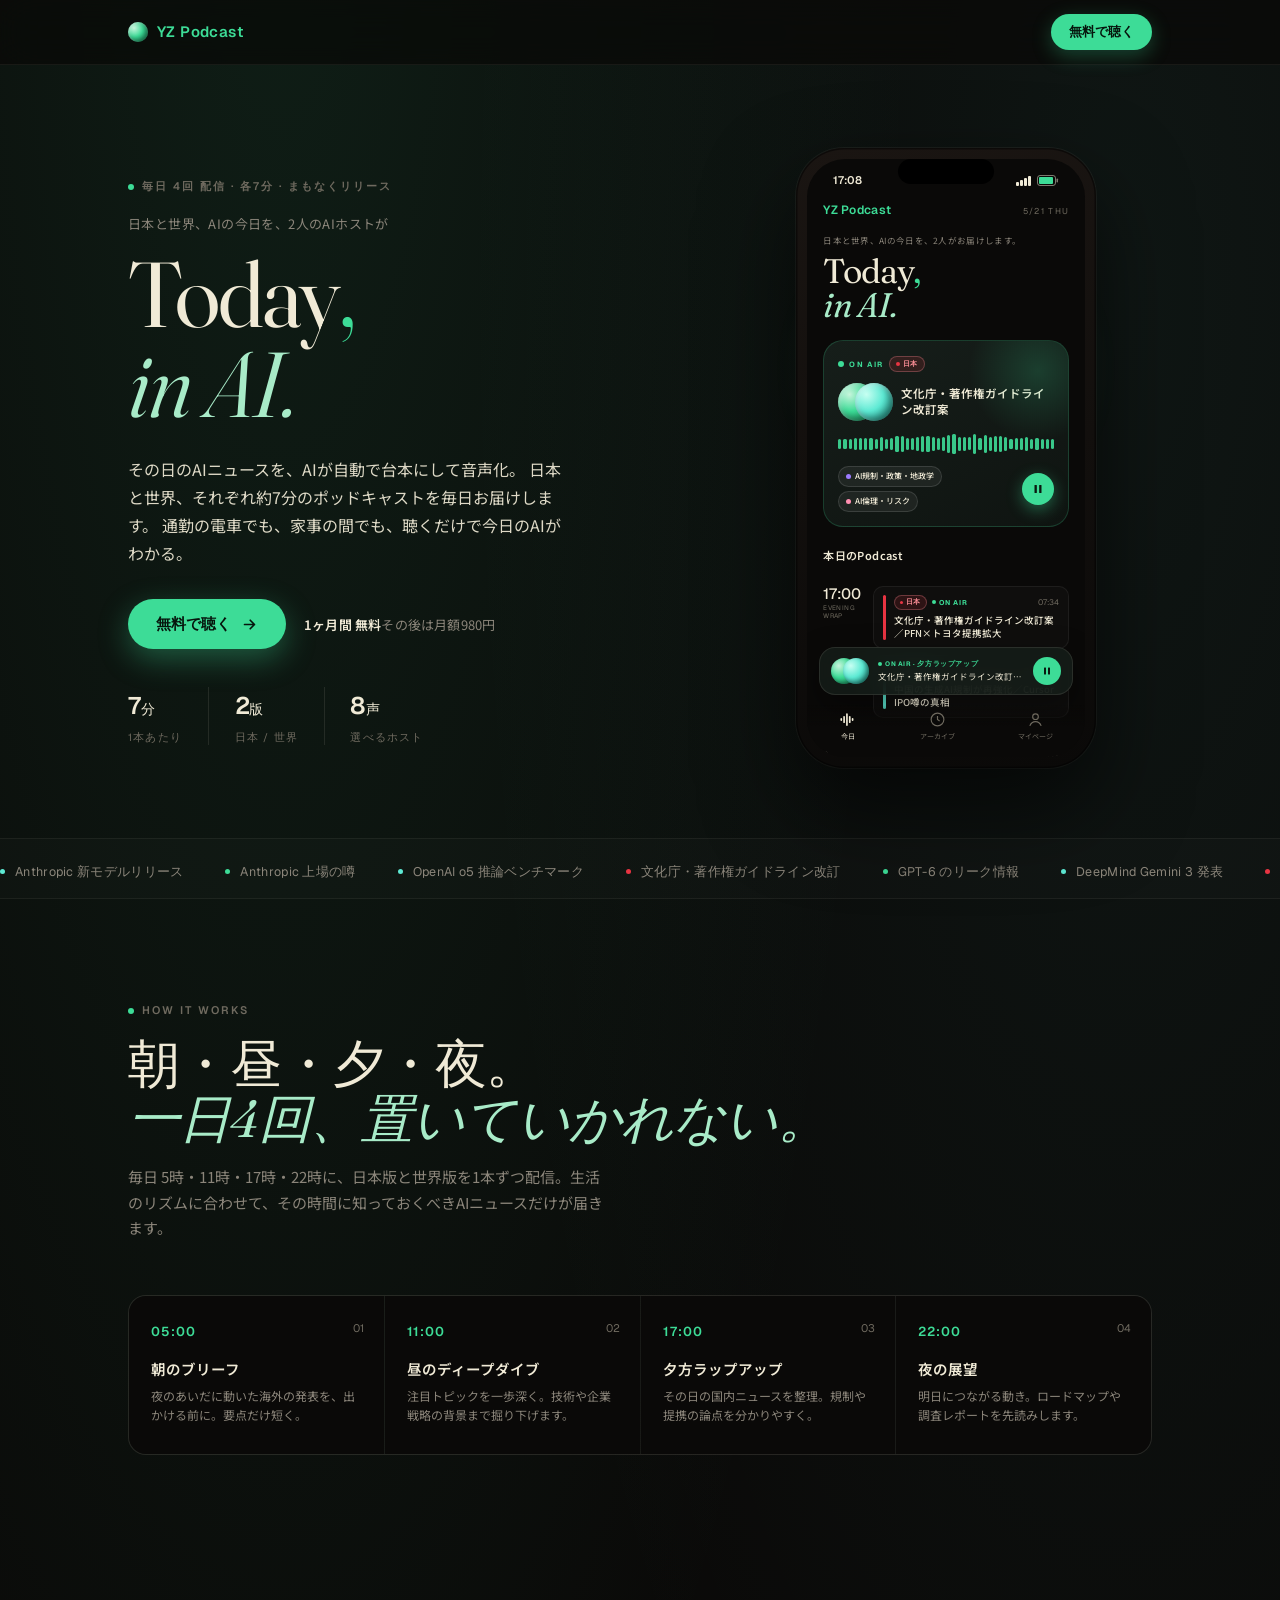
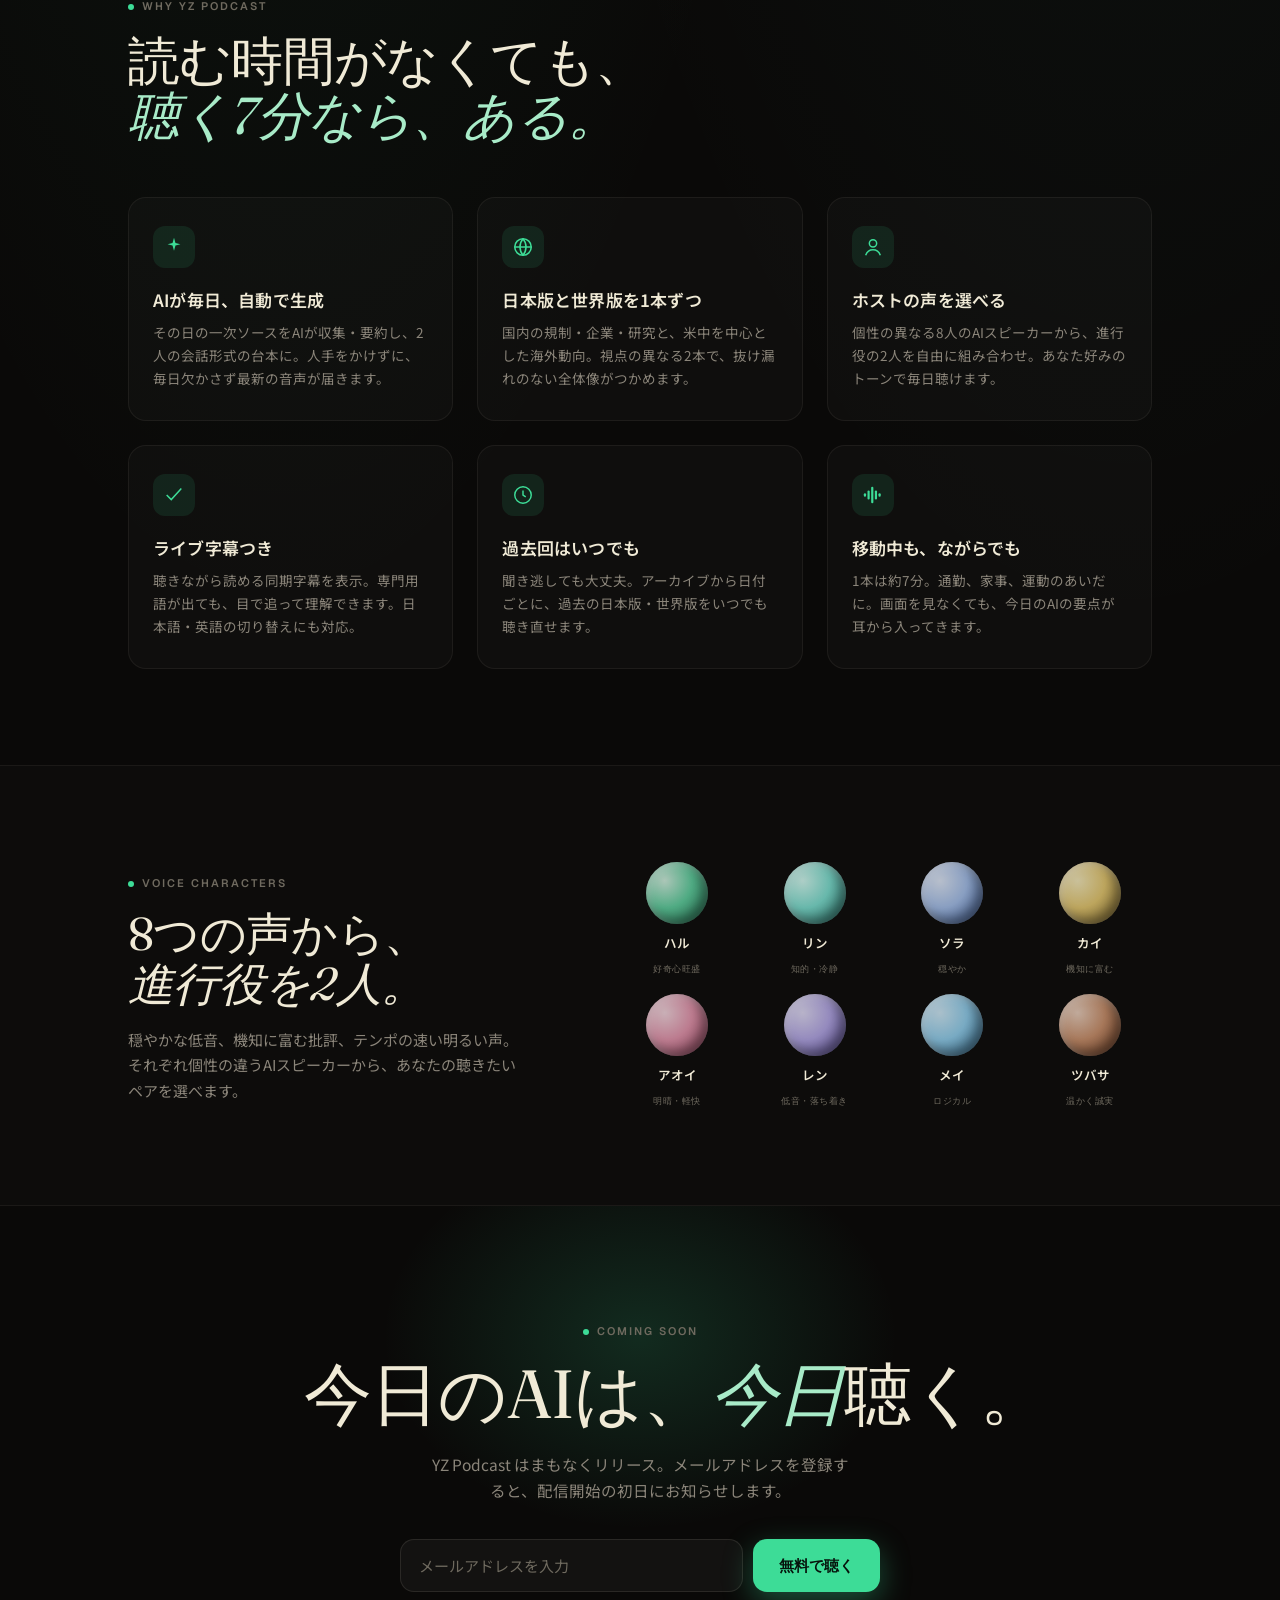
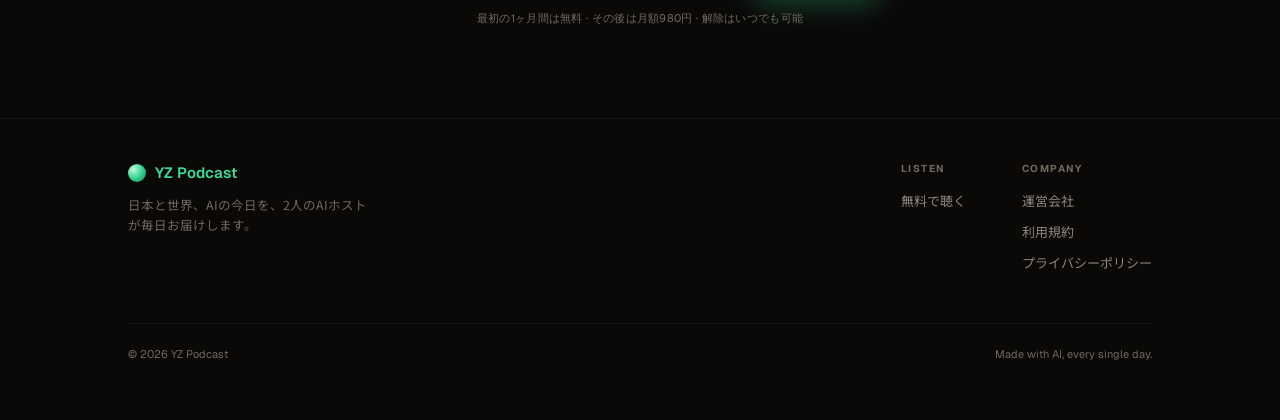
==== index.html @ d318cb9a "Initial commit: YZ Podcast landing page ランディングページ一式（HTML/CSS/JS）、利用規約・プライバシーポリシー、 メール登録をGoogleスプレッドシ" ====
<!doctype html>
<html lang="ja">
<head>
<meta charset="utf-8" />
<meta name="viewport" content="width=device-width, initial-scale=1" />
<title>YZ Podcast — 日本と世界、AIの今日を</title>
<meta name="description" content="AIが毎日生成する、AIニュースのポッドキャスト。日本版と世界版を1日2本、各7分。2人のAIホストがお届けします。まもなくリリース。" />

<link rel="preconnect" href="https://fonts.googleapis.com">
<link rel="preconnect" href="https://fonts.gstatic.com" crossorigin>
<link href="https://fonts.googleapis.com/css2?family=Fraunces:ital,opsz,wght@0,9..144,300..900;1,9..144,300..600&family=Geist:wght@400;500;600;700&family=Noto+Sans+JP:wght@400;500;600;700&display=swap" rel="stylesheet">

  <link rel="stylesheet" href="styles.css" />
</head>
<body>

<!-- ══════ NAV ══════ -->
<nav>
  <div class="nav-inner">
    <a href="#top" class="brand"><span class="orb"></span>YZ Podcast</a>
    <div class="nav-links">
      <button class="nav-cta" data-signup>無料で聴く</button>
    </div>
  </div>
</nav>

<!-- ══════ HERO ══════ -->
<header class="hero" id="top">
  <div class="wrap hero-grid">
    <div>
      <span class="eyebrow"><span class="dot"></span>毎日 4回 配信 · 各7分 · まもなくリリース</span>
      <p class="hero-sub">日本と世界、AIの今日を、2人のAIホストが</p>
      <h1>Today<span class="comma">,</span><br><em>in AI.</em></h1>
      <p class="hero-lede">
        その日のAIニュースを、AIが自動で台本にして音声化。
        日本と世界、それぞれ約7分のポッドキャストを毎日お届けします。
        通勤の電車でも、家事の間でも、聴くだけで今日のAIがわかる。
      </p>
      <div class="hero-cta-row">
        <button class="btn-primary" data-signup>
          無料で聴く
          <svg viewBox="0 0 24 24" width="17" height="17" fill="none" stroke="#06140C" stroke-width="2.4" stroke-linecap="round" stroke-linejoin="round"><path d="M5 12h14M13 6l6 6-6 6"/></svg>
        </button>
        <span class="price-note">
          <b>1ヶ月間 無料</b>その後は月額980円
        </span>
      </div>
      <div class="hero-meta">
        <div class="m"><span class="num">7<span style="font-size:14px;font-weight:500;">分</span></span><span class="lbl">1本あたり</span></div>
        <div class="div"></div>
        <div class="m"><span class="num">2<span style="font-size:14px;font-weight:500;">版</span></span><span class="lbl">日本 / 世界</span></div>
        <div class="div"></div>
        <div class="m"><span class="num">8<span style="font-size:14px;font-weight:500;">声</span></span><span class="lbl">選べるホスト</span></div>
      </div>
    </div>

    <!-- phone: faithful app reproduction -->
    <div class="phone-stage">
      <div class="phone-glow"></div>
      <div class="phone">
        <div class="notch"></div>
        <div class="phone-screen">
          <div class="statusbar">
            <span>17:08</span>
            <span class="right">
              <svg width="16" height="11" viewBox="0 0 16 11" fill="var(--ink)"><rect x="0" y="7" width="3" height="4" rx="1"/><rect x="4" y="5" width="3" height="6" rx="1"/><rect x="8" y="3" width="3" height="8" rx="1"/><rect x="12" y="1" width="3" height="10" rx="1"/></svg>
              <svg width="22" height="11" viewBox="0 0 22 11" fill="none"><rect x="0.5" y="0.5" width="18" height="10" rx="2.5" stroke="var(--ink)" opacity="0.5"/><rect x="2" y="2" width="14" height="7" rx="1" fill="var(--accent)"/><rect x="19.5" y="3.5" width="1.5" height="4" rx="0.75" fill="var(--ink)" opacity="0.5"/></svg>
            </span>
          </div>
          <div class="scr-body">
            <div class="scr-top">
              <span class="scr-brand">YZ Podcast</span>
              <span class="scr-date">5/21 THU</span>
            </div>
            <div class="scr-subtitle">日本と世界、AIの今日を、2人がお届けします。</div>
            <div class="scr-h1">Today<span class="c">,</span><br><em>in AI.</em></div>

            <!-- live hero card -->
            <div class="app-hero-card">
              <div class="corner-glow"></div>
              <div class="ahc-tag">
                <span class="onair" style="width:6px;height:6px;"></span>
                <span class="lab">ON AIR</span>
                <span class="ahc-reg jp"><span class="d"></span>日本</span>
              </div>
              <div class="ahc-main">
                <div class="ahc-orbs">
                  <div class="ahc-orb haru"></div>
                  <div class="ahc-orb rin"></div>
                </div>
                <div class="ahc-title">文化庁・著作権ガイドライン改訂案</div>
              </div>
              <div class="ahc-wave" id="ahcwave"></div>
              <div class="ahc-foot">
                <div class="ahc-chips">
                  <span class="app-chip"><span class="cd" style="background:#9C7BFF"></span>AI規制・政策・地政学</span>
                  <span class="app-chip"><span class="cd" style="background:#FF8FB1"></span>AI倫理・リスク</span>
                </div>
                <div class="ahc-play">
                  <svg viewBox="0 0 24 24" width="14" height="14" fill="#0A1810"><rect x="6" y="5" width="4" height="14" rx="1"/><rect x="14" y="5" width="4" height="14" rx="1"/></svg>
                </div>
              </div>
            </div>

            <!-- schedule -->
            <div class="app-sec-h">本日のPodcast</div>

            <div class="app-slot">
              <div class="stime">
                <div class="tt" style="color:var(--ink);">17:00</div>
                <div class="tl">EVENING WRAP</div>
              </div>
              <div class="seps">
                <div class="app-ep">
                  <div class="bar jp"></div>
                  <div class="ebody">
                    <div class="etop">
                      <span class="ereg jp"><span class="d"></span>日本</span>
                      <span style="font-family:var(--mono);font-size:7px;font-weight:700;letter-spacing:.8px;color:var(--accent);display:inline-flex;align-items:center;gap:3px;"><span class="onair" style="width:4px;height:4px;"></span>ON AIR</span>
                      <span class="edur">07:34</span>
                    </div>
                    <div class="etitle">文化庁・著作権ガイドライン改訂案／PFN×トヨタ提携拡大</div>
                  </div>
                </div>
                <div class="app-ep">
                  <div class="bar world"></div>
                  <div class="ebody">
                    <div class="etop">
                      <span class="ereg world"><span class="d"></span>WORLD</span>
                      <span class="edur" style="margin-left:auto;">IN 13 MIN</span>
                    </div>
                    <div class="etitle">中国の生成AI規制が再強化／Cursor IPO噂の真相</div>
                  </div>
                </div>
              </div>
            </div>

            <div class="app-slot">
              <div class="stime">
                <div class="tt" style="color:var(--ink-dim);">11:00</div>
                <div class="tl">MIDDAY DEEP DIVE</div>
              </div>
              <div class="seps">
                <div class="app-ep played">
                  <div class="bar jp"></div>
                  <div class="ebody">
                    <div class="etop">
                      <span class="ereg jp"><span class="d"></span>日本</span>
                      <span class="edur">07:24</span>
                    </div>
                    <div class="etitle">LINEヤフー生成AI戦略／メルカリのエージェント導入</div>
                  </div>
                </div>
              </div>
            </div>
          </div>

          <!-- mini player -->
          <div class="scr-mini">
            <div class="mo-wrap"><div class="mo a"></div><div class="mo b"></div></div>
            <div class="mt">
              <div class="a"><span class="onair" style="width:4px;height:4px;"></span>ON AIR · 夕方ラップアップ</div>
              <div class="b">文化庁・著作権ガイドライン改訂案…</div>
            </div>
            <div class="mp">
              <svg viewBox="0 0 24 24" width="12" height="12" fill="#0A1810"><rect x="6" y="5" width="4" height="14" rx="1"/><rect x="14" y="5" width="4" height="14" rx="1"/></svg>
            </div>
          </div>

          <div class="scr-tabs">
            <div class="tb on"><svg class="ic" viewBox="0 0 24 24" fill="#F0EAD6"><rect x="2" y="10" width="2.4" height="4" rx="1.2"/><rect x="6" y="7" width="2.4" height="10" rx="1.2"/><rect x="10" y="3" width="2.4" height="18" rx="1.2"/><rect x="14" y="7" width="2.4" height="10" rx="1.2"/><rect x="18" y="10" width="2.4" height="4" rx="1.2"/></svg>今日</div>
            <div class="tb"><svg class="ic" viewBox="0 0 24 24" fill="none" stroke="#6F6A5F" stroke-width="1.6"><circle cx="12" cy="12" r="9"/><path d="M12 7v5l3 2"/></svg>アーカイブ</div>
            <div class="tb"><svg class="ic" viewBox="0 0 24 24" fill="none" stroke="#6F6A5F" stroke-width="1.6"><circle cx="12" cy="8" r="4"/><path d="M4 21c1.5-4 4.5-6 8-6s6.5 2 8 6"/></svg>マイページ</div>
          </div>
        </div>
      </div>
    </div>
  </div>
</header>

<!-- ══════ TICKER ══════ -->
<div class="ticker">
  <div class="ticker-track" id="ticker"></div>
</div>

<!-- ══════ HOW IT WORKS ══════ -->
<section class="sec" id="how">
  <div class="wrap">
    <div class="sec-head reveal">
      <span class="eyebrow"><span class="dot"></span>How it works</span>
      <h2 style="white-space:nowrap;">朝・昼・夕・夜。<br><em>一日4回、置いていかれない。</em></h2>
      <p>毎日 5時・11時・17時・22時に、日本版と世界版を1本ずつ配信。生活のリズムに合わせて、その時間に知っておくべきAIニュースだけが届きます。</p>
    </div>
    <div class="slots reveal">
      <div class="slot">
        <span class="ix">01</span>
        <div class="time">05:00</div>
        <div class="nm">朝のブリーフ</div>
        <div class="ds">夜のあいだに動いた海外の発表を、出かける前に。要点だけ短く。</div>
      </div>
      <div class="slot">
        <span class="ix">02</span>
        <div class="time">11:00</div>
        <div class="nm">昼のディープダイブ</div>
        <div class="ds">注目トピックを一歩深く。技術や企業戦略の背景まで掘り下げます。</div>
      </div>
      <div class="slot">
        <span class="ix">03</span>
        <div class="time">17:00</div>
        <div class="nm">夕方ラップアップ</div>
        <div class="ds">その日の国内ニュースを整理。規制や提携の論点を分かりやすく。</div>
      </div>
      <div class="slot">
        <span class="ix">04</span>
        <div class="time">22:00</div>
        <div class="nm">夜の展望</div>
        <div class="ds">明日につながる動き。ロードマップや調査レポートを先読みします。</div>
      </div>
    </div>
  </div>
</section>

<!-- ══════ FEATURES ══════ -->
<section class="sec" id="features" style="padding-top:40px;">
  <div class="wrap">
    <div class="sec-head reveal">
      <span class="eyebrow"><span class="dot"></span>Why YZ Podcast</span>
      <h2>読む時間がなくても、<br><em>聴く7分なら、ある。</em></h2>
    </div>
    <div class="feat reveal">
      <div class="feat-card">
        <div class="feat-ic"><svg viewBox="0 0 24 24" width="22" height="22" fill="#3DDC97"><path d="M12 2l1.6 5.6L19 9l-5.4 1.4L12 16l-1.6-5.6L5 9l5.4-1.4L12 2z"/></svg></div>
        <h3>AIが毎日、自動で生成</h3>
        <p>その日の一次ソースをAIが収集・要約し、2人の会話形式の台本に。人手をかけずに、毎日欠かさず最新の音声が届きます。</p>
      </div>
      <div class="feat-card">
        <div class="feat-ic"><svg viewBox="0 0 24 24" width="22" height="22" fill="none" stroke="#3DDC97" stroke-width="1.7"><circle cx="12" cy="12" r="9"/><path d="M3 12h18M12 3a14 14 0 0 1 0 18M12 3a14 14 0 0 0 0 18"/></svg></div>
        <h3>日本版と世界版を1本ずつ</h3>
        <p>国内の規制・企業・研究と、米中を中心とした海外動向。視点の異なる2本で、抜け漏れのない全体像がつかめます。</p>
      </div>
      <div class="feat-card">
        <div class="feat-ic"><svg viewBox="0 0 24 24" width="22" height="22" fill="none" stroke="#3DDC97" stroke-width="1.6"><circle cx="12" cy="8" r="4"/><path d="M4 21c1.5-4 4.5-6 8-6s6.5 2 8 6"/></svg></div>
        <h3>ホストの声を選べる</h3>
        <p>個性の異なる8人のAIスピーカーから、進行役の2人を自由に組み合わせ。あなた好みのトーンで毎日聴けます。</p>
      </div>
      <div class="feat-card">
        <div class="feat-ic"><svg viewBox="0 0 24 24" width="22" height="22" fill="none" stroke="#3DDC97" stroke-width="1.6"><path d="M4 12l5 5 11-12"/></svg></div>
        <h3>ライブ字幕つき</h3>
        <p>聴きながら読める同期字幕を表示。専門用語が出ても、目で追って理解できます。日本語・英語の切り替えにも対応。</p>
      </div>
      <div class="feat-card">
        <div class="feat-ic"><svg viewBox="0 0 24 24" width="22" height="22" fill="none" stroke="#3DDC97" stroke-width="1.6"><circle cx="12" cy="12" r="9"/><path d="M12 7v5l3 2"/></svg></div>
        <h3>過去回はいつでも</h3>
        <p>聞き逃しても大丈夫。アーカイブから日付ごとに、過去の日本版・世界版をいつでも聴き直せます。</p>
      </div>
      <div class="feat-card">
        <div class="feat-ic"><svg viewBox="0 0 24 24" width="22" height="22" fill="#3DDC97"><rect x="2" y="10" width="2.4" height="4" rx="1.2"/><rect x="6" y="7" width="2.4" height="10" rx="1.2"/><rect x="10" y="3" width="2.4" height="18" rx="1.2"/><rect x="14" y="7" width="2.4" height="10" rx="1.2"/><rect x="18" y="10" width="2.4" height="4" rx="1.2"/></svg></div>
        <h3>移動中も、ながらでも</h3>
        <p>1本は約7分。通勤、家事、運動のあいだに。画面を見なくても、今日のAIの要点が耳から入ってきます。</p>
      </div>
    </div>
  </div>
</section>

<!-- ══════ SPEAKERS ══════ -->
<section class="sec" id="speakers" style="background:rgba(255,255,255,.012);border-top:0.5px solid var(--line-soft);border-bottom:0.5px solid var(--line-soft);">
  <div class="wrap speakers-wrap">
    <div class="reveal">
      <span class="eyebrow"><span class="dot"></span>Voice characters</span>
      <h2 style="font-family:var(--display);font-weight:380;font-size:clamp(30px,4.4vw,46px);line-height:1.08;letter-spacing:-.7px;margin:16px 0 0;">8つの声から、<br><em>進行役を2人。</em></h2>
      <p style="font-size:15px;color:var(--ink-dim);line-height:1.7;margin:18px 0 0;max-width:400px;">穏やかな低音、機知に富む批評、テンポの速い明るい声。それぞれ個性の違うAIスピーカーから、あなたの聴きたいペアを選べます。</p>
    </div>
    <div class="voice-grid reveal" id="voices"></div>
  </div>
</section>

<!-- ══════ EMAIL CTA ══════ -->
<section class="final" id="get">
  <div class="glow"></div>
  <div class="wrap reveal">
    <span class="eyebrow" style="justify-content:center;"><span class="dot"></span>Coming soon</span>
    <h2 style="white-space:nowrap;">今日のAIは、<em>今日</em>聴く。</h2>
    <p>YZ Podcast はまもなくリリース。メールアドレスを登録すると、配信開始の初日にお知らせします。</p>
    <div class="signup-inline">
      <input type="email" id="inlineEmail" placeholder="メールアドレスを入力" autocomplete="email" />
      <button data-signup-inline>無料で聴く</button>
    </div>
    <div class="final-note">最初の1ヶ月間は無料 · その後は月額980円 · 解除はいつでも可能</div>
  </div>
</section>

<!-- ══════ FOOTER ══════ -->
<footer>
  <div class="wrap">
    <div class="foot-inner">
      <div>
        <div class="foot-brand"><span class="orb"></span>YZ Podcast</div>
        <div class="foot-tag">日本と世界、AIの今日を、2人のAIホストが毎日お届けします。</div>
      </div>
      <div class="foot-cols">
        <div class="foot-col">
          <h5>Listen</h5>
          <a data-signup>無料で聴く</a>
        </div>
        <div class="foot-col">
          <h5>Company</h5>
          <a href="https://www.yz-partners.co.jp/" target="_blank" rel="noopener">運営会社</a>
          <a href="terms.html">利用規約</a>
          <a href="privacy.html">プライバシーポリシー</a>
        </div>
      </div>
    </div>
    <div class="foot-bottom">
      <span>© 2026 YZ Podcast</span>
      <span>Made with AI, every single day.</span>
    </div>
  </div>
</footer>

<!-- ══════ SIGNUP MODAL ══════ -->
<div class="modal-overlay" id="modal">
  <div class="modal" role="dialog" aria-modal="true" aria-labelledby="modalTitle">
    <div class="mglow"></div>
    <button class="modal-close" aria-label="閉じる" id="modalClose">
      <svg viewBox="0 0 24 24" width="16" height="16" fill="none" stroke="var(--ink)" stroke-width="2" stroke-linecap="round"><path d="M6 6l12 12M18 6L6 18"/></svg>
    </button>

    <!-- form state -->
    <div id="formState">
      <div class="m-eyebrow"><span class="onair" style="width:6px;height:6px;"></span>Coming soon</div>
      <h3 id="modalTitle">YZ Podcast、<br><em>まもなくリリース。</em></h3>
      <p class="m-sub">先行登録で、配信初日にメールでお知らせします。</p>
      <label for="modalEmail">メールアドレス</label>
      <input type="email" id="modalEmail" placeholder="you@example.com" autocomplete="email" />
      <div class="err" id="emailErr"></div>
      <button class="modal-submit" id="modalSubmit">
        登録する
        <svg viewBox="0 0 24 24" width="16" height="16" fill="none" stroke="#06140C" stroke-width="2.4" stroke-linecap="round" stroke-linejoin="round"><path d="M5 12h14M13 6l6 6-6 6"/></svg>
      </button>
      <div class="m-fine">最初の1ヶ月間は無料。その後は月額980円・解除はいつでも可能です。</div>
    </div>

    <!-- thank-you state -->
    <div id="thanksState" class="thanks" style="display:none;">
      <div class="check">
        <svg viewBox="0 0 24 24" width="30" height="30" fill="none" stroke="var(--accent)" stroke-width="2.6" stroke-linecap="round" stroke-linejoin="round"><path d="M4 12l5 5 11-12"/></svg>
      </div>
      <h3>登録ありがとうございます。</h3>
      <p>配信開始の初日に、ご登録のメールアドレスへお知らせします。それまで、少しだけお待ちください。</p>
    </div>
  </div>
</div>

  <script src="script.js" defer></script>
</body>
</html>
---- styles.css ----
:root{
  --bg:#0A0908;
  --bg-2:#0E140F;
  --ink:#F0EAD6;
  --ink-dim:#8B857A;
  --ink-faint:#6F6A5F;
  --line:rgba(240,234,214,0.10);
  --line-soft:rgba(240,234,214,0.06);
  --accent:#3DDC97;
  --accent-soft:#A8EBC8;
  --teal:#5EEAD4;
  --jp:#E83442;
  --jp-soft:#FF9098;
  --card:rgba(255,255,255,0.025);
  --card-2:rgba(255,255,255,0.04);
  --display:"Fraunces", Georgia, serif;
  --mono:"Geist", system-ui, sans-serif;
  --body:"Noto Sans JP", "Geist", system-ui, sans-serif;
}

*{box-sizing:border-box;}
html{scroll-behavior:smooth;}
html,body{margin:0;padding:0;}
body{
  background:
    radial-gradient(ellipse at 22% -5%, rgba(61,220,151,0.10) 0%, rgba(0,0,0,0) 45%),
    radial-gradient(ellipse at 88% 8%, rgba(94,234,212,0.06) 0%, rgba(0,0,0,0) 42%),
    var(--bg);
  color:var(--ink);
  font-family:var(--body);
  line-height:1.6;
  -webkit-font-smoothing:antialiased;
  overflow-x:hidden;
}
a{color:inherit;text-decoration:none;}
img{max-width:100%;display:block;}

.eyebrow{
  font-family:var(--mono);font-size:11px;letter-spacing:2px;text-transform:uppercase;
  color:var(--ink-faint);font-weight:600;display:inline-flex;align-items:center;gap:8px;
}
.eyebrow .dot{width:6px;height:6px;border-radius:50%;background:var(--accent);}

.wrap{max-width:1080px;margin:0 auto;padding:0 28px;}

.onair{
  width:7px;height:7px;border-radius:50%;background:var(--accent);
  display:inline-block;position:relative;animation:pulse 1.8s ease-out infinite;
}
@keyframes pulse{
  0%{box-shadow:0 0 0 0 rgba(61,220,151,.7);}
  70%{box-shadow:0 0 0 9px rgba(61,220,151,0);}
  100%{box-shadow:0 0 0 0 rgba(61,220,151,0);}
}

/* ════════ NAV ════════ */
nav{
  position:fixed;top:0;left:0;right:0;z-index:100;
  backdrop-filter:blur(20px) saturate(160%);-webkit-backdrop-filter:blur(20px) saturate(160%);
  background:rgba(10,9,8,0.72);border-bottom:0.5px solid var(--line-soft);
}
.nav-inner{max-width:1080px;margin:0 auto;padding:14px 28px;display:flex;align-items:center;justify-content:space-between;}
.brand{font-family:var(--mono);font-weight:600;font-size:15px;letter-spacing:0.4px;color:var(--accent);display:flex;align-items:center;gap:9px;}
.brand .orb{
  width:20px;height:20px;border-radius:50%;
  background:radial-gradient(circle at 30% 30%, #C7F5DC 0%, #3DDC97 45%, #0E7C4E 100%);
  box-shadow:inset -2px -2px 5px rgba(0,0,0,.4), inset 1px 1px 3px rgba(255,255,255,.45);
}
.nav-links{display:flex;align-items:center;gap:28px;}
.nav-links a{font-size:13px;color:var(--ink-dim);transition:color .2s;}
.nav-links a:hover{color:var(--ink);}
.nav-cta{
  font-family:var(--mono);font-size:13px;font-weight:600;background:var(--accent);color:#06140C;
  padding:9px 18px;border-radius:999px;transition:transform .15s ease, box-shadow .25s ease;
  box-shadow:0 6px 20px rgba(61,220,151,.28);cursor:pointer;border:none;
}
.nav-cta:hover{transform:translateY(-1px);box-shadow:0 10px 26px rgba(61,220,151,.4);}
@media(max-width:720px){.nav-links a:not(.nav-cta){display:none;}}

/* ════════ HERO ════════ */
.hero{padding:148px 0 70px;position:relative;}
.hero-grid{display:grid;grid-template-columns:1.15fr 0.85fr;gap:56px;align-items:center;}
.hero-sub{font-size:13px;color:var(--ink-dim);letter-spacing:.4px;margin:18px 0 14px;}
.hero h1{font-family:var(--display);font-weight:380;font-size:clamp(48px, 7.4vw, 92px);line-height:0.98;letter-spacing:-1.5px;margin:0;}
.hero h1 .comma{color:var(--accent);}
.hero h1 em{font-style:italic;color:var(--accent-soft);font-weight:340;}
.hero-lede{font-size:16px;line-height:1.75;color:var(--ink);max-width:440px;margin:26px 0 32px;opacity:.92;}
.hero-cta-row{display:flex;align-items:center;gap:18px;flex-wrap:wrap;}
.btn-primary{
  font-family:var(--mono);font-size:14.5px;font-weight:600;background:var(--accent);color:#06140C;
  padding:15px 28px;border-radius:999px;display:inline-flex;align-items:center;gap:10px;
  box-shadow:0 10px 30px rgba(61,220,151,.34);transition:transform .15s ease, box-shadow .25s ease;
  cursor:pointer;border:none;
}
.btn-primary:hover{transform:translateY(-2px);box-shadow:0 16px 40px rgba(61,220,151,.46);}
.price-note{font-size:13px;color:var(--ink-dim);line-height:1.5;letter-spacing:.2px;}
.price-note b{color:var(--ink);font-weight:600;}
.hero-meta{display:flex;gap:26px;margin-top:38px;font-family:var(--mono);}
.hero-meta .m{display:flex;flex-direction:column;gap:3px;}
.hero-meta .m .num{font-size:24px;font-weight:600;color:var(--ink);letter-spacing:-.5px;}
.hero-meta .m .lbl{font-size:10.5px;letter-spacing:1.2px;text-transform:uppercase;color:var(--ink-faint);}
.hero-meta .div{width:0.5px;background:var(--line);}

/* ── phone (faithful app UI) ── */
.phone-stage{display:flex;justify-content:center;position:relative;}
.phone{
  width:300px;height:620px;border-radius:48px;
  background:linear-gradient(170deg,#1a1512,#0a0908);padding:11px;
  box-shadow:0 40px 90px rgba(0,0,0,.6), 0 0 0 1px rgba(240,234,214,.06), inset 0 0 0 1.5px rgba(0,0,0,.5);
  position:relative;
}
.phone-screen{width:100%;height:100%;border-radius:38px;overflow:hidden;background:var(--bg);position:relative;display:flex;flex-direction:column;}
.notch{position:absolute;top:11px;left:50%;transform:translateX(-50%);width:96px;height:25px;background:#000;border-radius:14px;z-index:8;}
/* status bar */
.statusbar{position:absolute;top:13px;left:0;right:0;z-index:7;display:flex;justify-content:space-between;padding:0 26px;font-family:var(--mono);font-size:11px;font-weight:600;color:var(--ink);}
.statusbar .right{display:flex;gap:5px;align-items:center;}
.scr-body{position:absolute;inset:0;overflow:hidden;padding:42px 16px 0;}
.scr-top{display:flex;justify-content:space-between;align-items:baseline;margin-bottom:14px;}
.scr-brand{font-family:var(--mono);font-size:12px;font-weight:600;color:var(--accent);letter-spacing:.3px;}
.scr-date{font-family:var(--mono);font-size:8.5px;letter-spacing:1.3px;color:var(--ink-faint);}
.scr-subtitle{font-size:8.5px;color:var(--ink-dim);letter-spacing:.3px;margin-bottom:6px;}
.scr-h1{font-family:var(--display);font-size:34px;line-height:1.0;font-weight:380;letter-spacing:-.6px;margin:0 0 18px;}
.scr-h1 em{font-style:italic;color:var(--accent-soft);}
.scr-h1 .c{color:var(--accent);}

/* hero card — faithful to app */
.app-hero-card{
  background:linear-gradient(155deg,#161E1A 0%, #0F1411 100%);
  border:0.5px solid rgba(61,220,151,0.2);border-radius:20px;
  padding:15px 14px 14px;margin-bottom:20px;position:relative;overflow:hidden;
}
.app-hero-card .corner-glow{position:absolute;top:-40px;right:-40px;width:140px;height:140px;background:radial-gradient(circle, rgba(61,220,151,.19) 0%, rgba(61,220,151,0) 70%);pointer-events:none;}
.ahc-tag{display:flex;align-items:center;gap:5px;margin-bottom:11px;}
.ahc-tag .lab{font-family:var(--mono);font-size:7.5px;font-weight:700;letter-spacing:1.4px;color:var(--accent);}
.ahc-reg{font-family:var(--mono);font-size:7px;font-weight:700;letter-spacing:.6px;padding:1.5px 6px;border-radius:999px;display:inline-flex;align-items:center;gap:3px;}
.ahc-reg.jp{background:rgba(232,52,66,.14);color:var(--jp-soft);border:0.5px solid rgba(255,144,152,.3);}
.ahc-reg .d{width:4px;height:4px;border-radius:50%;background:var(--jp);}
.ahc-main{display:flex;align-items:center;gap:11px;margin-bottom:12px;}
.ahc-orbs{position:relative;width:52px;height:38px;flex-shrink:0;}
.ahc-orb{width:38px;height:38px;border-radius:50%;position:absolute;top:0;box-shadow:inset -3px -3px 7px rgba(0,0,0,.4), inset 2px 2px 5px rgba(255,255,255,.45);}
.ahc-orb.haru{left:0;background:radial-gradient(circle at 30% 30%, #C7F5DC 0%, #3DDC97 45%, #0E7C4E 100%);}
.ahc-orb.rin{left:17px;background:radial-gradient(circle at 30% 30%, #C7FFF2 0%, #5EEAD4 45%, #0E7C6E 100%);}
.ahc-title{font-size:11.5px;font-weight:600;line-height:1.35;color:var(--ink);}
.ahc-wave{display:flex;align-items:center;gap:2px;height:22px;margin-bottom:11px;}
.ahc-wave span{flex:1;background:var(--accent);border-radius:1.5px;opacity:.9;}
.ahc-foot{display:flex;align-items:center;justify-content:space-between;gap:8px;}
.ahc-chips{display:flex;gap:4px;flex-wrap:wrap;}
.app-chip{display:inline-flex;align-items:center;gap:4px;padding:3px 7px;border-radius:999px;font-size:8px;font-weight:500;color:var(--ink);background:rgba(255,255,255,0.06);border:0.5px solid rgba(255,255,255,0.12);}
.app-chip .cd{width:5px;height:5px;border-radius:50%;}
.ahc-play{width:32px;height:32px;border-radius:50%;background:var(--accent);display:flex;align-items:center;justify-content:center;flex-shrink:0;box-shadow:0 5px 16px rgba(61,220,151,.4);}

/* section header in app */
.app-sec-h{font-size:11px;font-weight:600;color:var(--ink);letter-spacing:.4px;margin-bottom:11px;}

/* slot rows */
.app-slot{display:flex;gap:10px;padding:11px 0;border-bottom:0.5px solid rgba(255,255,255,0.06);}
.app-slot:last-of-type{border-bottom:none;}
.app-slot .stime{width:40px;flex-shrink:0;}
.app-slot .stime .tt{font-family:var(--mono);font-size:15px;font-weight:500;letter-spacing:-.3px;line-height:1;}
.app-slot .stime .tl{font-family:var(--mono);font-size:6.5px;color:var(--ink-faint);letter-spacing:.4px;margin-top:3px;line-height:1.2;}
.app-slot .seps{flex:1;display:flex;flex-direction:column;gap:6px;min-width:0;}
.app-ep{display:flex;gap:8px;padding:8px 9px;border-radius:10px;border:0.5px solid rgba(255,255,255,0.06);background:rgba(255,255,255,0.025);}
.app-ep .bar{width:2.5px;align-self:stretch;border-radius:2px;flex-shrink:0;}
.app-ep .bar.jp{background:var(--jp);}
.app-ep .bar.world{background:var(--teal);}
.app-ep .ebody{flex:1;min-width:0;}
.app-ep .etop{display:flex;align-items:center;gap:5px;margin-bottom:4px;}
.app-ep .ereg{font-family:var(--mono);font-size:6.5px;font-weight:700;letter-spacing:.5px;padding:1px 5px;border-radius:999px;display:inline-flex;align-items:center;gap:2.5px;}
.app-ep .ereg.jp{background:rgba(232,52,66,.14);color:var(--jp-soft);border:0.5px solid rgba(255,144,152,.3);}
.app-ep .ereg.world{background:rgba(94,234,212,.12);color:var(--teal);border:0.5px solid rgba(94,234,212,.3);}
.app-ep .ereg .d{width:3.5px;height:3.5px;border-radius:50%;}
.app-ep .ereg.jp .d{background:var(--jp);}
.app-ep .ereg.world .d{background:var(--teal);}
.app-ep .edur{margin-left:auto;font-family:var(--mono);font-size:8px;color:var(--ink-faint);}
.app-ep .etitle{font-size:9.5px;color:var(--ink);line-height:1.4;font-weight:500;}
.app-ep.played{opacity:.62;}

/* mini player */
.scr-mini{
  position:absolute;left:12px;right:12px;bottom:62px;
  background:rgba(20,28,24,.9);backdrop-filter:blur(12px);
  border:0.5px solid var(--line);border-radius:16px;padding:9px 11px;
  display:flex;align-items:center;gap:9px;z-index:6;box-shadow:0 12px 32px rgba(0,0,0,.4);
}
.scr-mini .mo-wrap{position:relative;width:38px;height:26px;flex-shrink:0;}
.scr-mini .mo{width:26px;height:26px;border-radius:50%;position:absolute;top:0;box-shadow:inset -2px -2px 4px rgba(0,0,0,.4);}
.scr-mini .mo.a{left:0;background:radial-gradient(circle at 30% 30%, #C7F5DC 0%, #3DDC97 45%, #0E7C4E 100%);}
.scr-mini .mo.b{left:12px;background:radial-gradient(circle at 30% 30%, #C7FFF2 0%, #5EEAD4 45%, #0E7C6E 100%);}
.scr-mini .mt{flex:1;min-width:0;}
.scr-mini .mt .a{font-family:var(--mono);font-size:6.5px;font-weight:700;letter-spacing:.6px;color:var(--accent);display:flex;align-items:center;gap:3px;}
.scr-mini .mt .b{font-size:8.5px;color:var(--ink);white-space:nowrap;overflow:hidden;text-overflow:ellipsis;margin-top:1px;}
.scr-mini .mp{width:28px;height:28px;border-radius:50%;background:var(--accent);flex-shrink:0;display:flex;align-items:center;justify-content:center;}
.scr-tabs{position:absolute;left:0;right:0;bottom:0;height:52px;background:linear-gradient(to top,#0A0908 60%,transparent);display:flex;justify-content:space-around;align-items:center;padding-bottom:9px;z-index:6;}
.scr-tabs .tb{display:flex;flex-direction:column;align-items:center;gap:3px;font-size:7px;color:var(--ink-faint);}
.scr-tabs .tb.on{color:var(--ink);}
.scr-tabs .tb .ic{width:17px;height:17px;}

.phone-glow{position:absolute;width:360px;height:360px;border-radius:50%;background:radial-gradient(circle, rgba(61,220,151,.22) 0%, rgba(61,220,151,0) 65%);top:40px;left:50%;transform:translateX(-50%);z-index:-1;filter:blur(8px);animation:breathe 6s ease-in-out infinite;}
@keyframes breathe{0%,100%{opacity:.7;transform:translateX(-50%) scale(1);}50%{opacity:1;transform:translateX(-50%) scale(1.08);}}

@media(max-width:860px){
  .hero-grid{grid-template-columns:1fr;gap:48px;}
  .phone-stage{order:-1;}
  .hero{padding:120px 0 50px;}
}

/* ════════ TICKER ════════ */
.ticker{border-top:0.5px solid var(--line-soft);border-bottom:0.5px solid var(--line-soft);padding:16px 0;overflow:hidden;white-space:nowrap;background:rgba(255,255,255,.012);}
.ticker-track{display:inline-flex;gap:42px;animation:scroll 42s linear infinite;}
.ticker:hover .ticker-track{animation-play-state:paused;}
@keyframes scroll{from{transform:translateX(0);}to{transform:translateX(-50%);}}
.ticker-item{display:inline-flex;align-items:center;gap:10px;font-family:var(--mono);font-size:12.5px;color:var(--ink-dim);letter-spacing:.3px;}
.ticker-item .b{width:5px;height:5px;border-radius:50%;background:var(--accent);}
.ticker-item .b.t{background:var(--teal);}
.ticker-item .b.j{background:var(--jp);}

/* ════════ SECTION ════════ */
section{position:relative;}
.sec{padding:96px 0;}
.sec-head{max-width:620px;margin-bottom:54px;}
.sec-head h2{font-family:var(--display);font-weight:380;font-size:clamp(32px,4.6vw,52px);line-height:1.06;letter-spacing:-.8px;margin:16px 0 0;}
.sec-head h2 em{font-style:italic;color:var(--accent-soft);}
.sec-head p{font-size:15px;color:var(--ink-dim);line-height:1.7;margin:18px 0 0;max-width:480px;}

/* slots */
.slots{display:grid;grid-template-columns:repeat(4,1fr);gap:1px;background:var(--line-soft);border:0.5px solid var(--line-soft);border-radius:18px;overflow:hidden;}
.slot{background:var(--bg);padding:26px 22px 30px;position:relative;transition:background .3s;}
.slot:hover{background:rgba(61,220,151,.04);}
.slot .time{font-family:var(--mono);font-size:13px;font-weight:600;color:var(--accent);letter-spacing:1px;}
.slot .nm{font-size:14.5px;font-weight:600;margin:14px 0 6px;color:var(--ink);}
.slot .ds{font-size:12px;color:var(--ink-dim);line-height:1.6;}
.slot .ix{position:absolute;top:24px;right:20px;font-family:var(--mono);font-size:11px;color:var(--ink-faint);}
@media(max-width:760px){.slots{grid-template-columns:repeat(2,1fr);}}
@media(max-width:430px){.slots{grid-template-columns:1fr;}}

/* features */
.feat{display:grid;grid-template-columns:repeat(3,1fr);gap:24px;}
.feat-card{background:var(--card);border:0.5px solid var(--line-soft);border-radius:18px;padding:28px 24px 30px;transition:transform .25s ease, border-color .25s ease;}
.feat-card:hover{transform:translateY(-3px);border-color:var(--line);}
.feat-ic{width:42px;height:42px;border-radius:12px;display:flex;align-items:center;justify-content:center;margin-bottom:18px;background:rgba(61,220,151,.1);}
.feat-card h3{font-size:17px;font-weight:600;margin:0 0 8px;letter-spacing:.2px;}
.feat-card p{font-size:13.5px;color:var(--ink-dim);line-height:1.7;margin:0;}
@media(max-width:760px){.feat{grid-template-columns:1fr;}}

/* speakers */
.speakers-wrap{display:grid;grid-template-columns:0.9fr 1.1fr;gap:48px;align-items:center;}
.voice-grid{display:grid;grid-template-columns:repeat(4,1fr);gap:18px 14px;}
.voice{display:flex;flex-direction:column;align-items:center;gap:9px;cursor:pointer;}
.voice .vo-wrap{position:relative;width:62px;height:62px;display:flex;align-items:center;justify-content:center;}
/* ambient glow halo (appears on hover) */
.voice .vo-wrap::before{
  content:'';position:absolute;inset:-14px;border-radius:50%;
  background:radial-gradient(circle, var(--vc) 0%, transparent 62%);
  opacity:0;transform:scale(.7);transition:opacity .35s ease, transform .35s ease;pointer-events:none;
}
.voice:hover .vo-wrap::before{opacity:.42;transform:scale(1);animation:voice-glow 2.2s ease-in-out infinite;}
.voice .vo{
  width:62px;height:62px;border-radius:50%;position:relative;z-index:1;
  box-shadow:inset -5px -5px 11px rgba(0,0,0,.4), inset 3px 3px 8px rgba(255,255,255,.42);
  transition:transform .3s ease, filter .3s ease;filter:saturate(.7) brightness(.82);
}
.voice:hover .vo{transform:scale(1.1);filter:saturate(1.05) brightness(1.05);}
/* expanding speaking ring */
.voice .vo-ring{
  position:absolute;inset:0;border-radius:50%;z-index:2;
  border:1.5px solid var(--vc);opacity:0;pointer-events:none;
}
.voice:hover .vo-ring{animation:voice-ring 1.6s ease-out infinite;}
.voice .vn{font-size:12.5px;font-weight:600;color:var(--ink);transition:color .3s ease;}
.voice:hover .vn{color:var(--vc);}
.voice .vq{font-family:var(--mono);font-size:9px;letter-spacing:.5px;color:var(--ink-faint);text-align:center;transition:color .3s ease;}
.voice:hover .vq{color:var(--ink-dim);}
@keyframes voice-glow{0%,100%{opacity:.34;}50%{opacity:.5;}}
@keyframes voice-ring{0%{transform:scale(1);opacity:.85;}100%{transform:scale(1.45);opacity:0;}}
@media(max-width:860px){.speakers-wrap{grid-template-columns:1fr;gap:40px;}}
@media(max-width:430px){.voice-grid{grid-template-columns:repeat(3,1fr);}}

/* ════════ EMAIL CTA ════════ */
.final{text-align:center;padding:110px 0 90px;position:relative;overflow:hidden;}
.final .glow{position:absolute;top:-80px;left:50%;transform:translateX(-50%);width:560px;height:420px;background:radial-gradient(ellipse, rgba(61,220,151,.16) 0%, rgba(61,220,151,0) 65%);pointer-events:none;z-index:-1;}
.final h2{font-family:var(--display);font-weight:380;font-size:clamp(38px,6vw,68px);line-height:1.02;letter-spacing:-1px;margin:18px auto 0;max-width:16ch;}
.final h2 em{font-style:italic;color:var(--accent-soft);}
.final p{font-size:15.5px;color:var(--ink-dim);margin:22px auto 36px;max-width:430px;line-height:1.7;}
.signup-inline{display:flex;gap:10px;justify-content:center;max-width:480px;margin:0 auto;flex-wrap:wrap;}
.signup-inline input{
  flex:1;min-width:240px;font-family:var(--body);font-size:15px;color:var(--ink);
  background:var(--card-2);border:0.5px solid var(--line);border-radius:14px;padding:15px 18px;outline:none;transition:border-color .2s;
}
.signup-inline input::placeholder{color:var(--ink-faint);}
.signup-inline input:focus{border-color:var(--accent);}
.signup-inline button{
  font-family:var(--mono);font-size:14.5px;font-weight:600;background:var(--accent);color:#06140C;
  padding:15px 26px;border-radius:14px;border:none;cursor:pointer;white-space:nowrap;
  box-shadow:0 10px 30px rgba(61,220,151,.34);transition:transform .15s, box-shadow .25s;
}
.signup-inline button:hover{transform:translateY(-2px);box-shadow:0 16px 40px rgba(61,220,151,.46);}
.final-note{font-family:var(--mono);font-size:11px;color:var(--ink-faint);margin-top:18px;letter-spacing:.3px;}

/* ════════ MODAL ════════ */
.modal-overlay{
  position:fixed;inset:0;z-index:200;background:rgba(6,10,8,.72);backdrop-filter:blur(8px);
  display:flex;align-items:center;justify-content:center;padding:24px;opacity:0;pointer-events:none;transition:opacity .3s ease;
}
.modal-overlay.open{opacity:1;pointer-events:auto;}
.modal{
  width:100%;max-width:440px;background:linear-gradient(165deg,#131915 0%, #0C100D 100%);
  border:0.5px solid var(--line);border-radius:24px;padding:36px 32px 32px;position:relative;
  box-shadow:0 40px 100px rgba(0,0,0,.6);transform:translateY(20px) scale(.98);transition:transform .3s ease;
}
.modal-overlay.open .modal{transform:none;}
.modal .mglow{position:absolute;top:-60px;right:-40px;width:220px;height:220px;background:radial-gradient(circle, rgba(61,220,151,.18) 0%, rgba(61,220,151,0) 65%);pointer-events:none;}
.modal-close{position:absolute;top:18px;right:18px;width:32px;height:32px;border-radius:10px;border:none;background:rgba(255,255,255,.05);color:var(--ink);cursor:pointer;display:flex;align-items:center;justify-content:center;transition:background .2s;}
.modal-close:hover{background:rgba(255,255,255,.1);}
.modal .m-eyebrow{font-family:var(--mono);font-size:10.5px;letter-spacing:1.8px;text-transform:uppercase;color:var(--accent);font-weight:600;display:flex;align-items:center;gap:7px;margin-bottom:14px;}
.modal h3{font-family:var(--display);font-weight:400;font-size:30px;line-height:1.12;letter-spacing:-.5px;margin:0 0 10px;}
.modal h3 em{font-style:italic;color:var(--accent-soft);}
.modal .m-sub{font-size:13.5px;color:var(--ink-dim);line-height:1.65;margin:0 0 24px;}
.modal label{display:block;font-family:var(--mono);font-size:10px;letter-spacing:1.4px;text-transform:uppercase;color:var(--ink-faint);margin-bottom:8px;font-weight:600;}
.modal input[type=email]{width:100%;font-family:var(--body);font-size:15px;color:var(--ink);background:rgba(255,255,255,.04);border:0.5px solid var(--line);border-radius:14px;padding:15px 16px;outline:none;transition:border-color .2s;margin-bottom:8px;}
.modal input[type=email]::placeholder{color:var(--ink-faint);}
.modal input[type=email]:focus{border-color:var(--accent);}
.modal .err{font-size:11.5px;color:var(--jp-soft);min-height:16px;margin-bottom:14px;}
.modal-submit{width:100%;font-family:var(--mono);font-size:15px;font-weight:600;background:var(--accent);color:#06140C;border:none;border-radius:14px;padding:16px;cursor:pointer;display:flex;align-items:center;justify-content:center;gap:9px;box-shadow:0 10px 30px rgba(61,220,151,.3);transition:transform .15s, box-shadow .25s;}
.modal-submit:hover{transform:translateY(-2px);box-shadow:0 16px 38px rgba(61,220,151,.42);}
.modal .m-fine{font-family:var(--mono);font-size:10.5px;color:var(--ink-faint);text-align:center;margin-top:16px;line-height:1.6;}

/* thank you state */
.thanks{text-align:center;padding:8px 0 4px;}
.thanks .check{width:64px;height:64px;border-radius:50%;background:rgba(61,220,151,.14);border:0.5px solid rgba(61,220,151,.4);display:flex;align-items:center;justify-content:center;margin:0 auto 22px;animation:pop .4s ease;}
@keyframes pop{0%{transform:scale(.7);opacity:0;}60%{transform:scale(1.1);}100%{transform:scale(1);opacity:1;}}
.thanks h3{font-family:var(--display);font-weight:400;font-size:28px;letter-spacing:-.4px;margin:0 0 10px;}
.thanks h3 em{font-style:italic;color:var(--accent-soft);}
.thanks p{font-size:13.5px;color:var(--ink-dim);line-height:1.7;margin:0 auto 6px;max-width:300px;}
.thanks .reg-orbs{display:flex;justify-content:center;gap:10px;margin:24px 0 4px;}
.thanks .reg-orbs .o{width:30px;height:30px;border-radius:50%;box-shadow:inset -2px -2px 5px rgba(0,0,0,.4), inset 1px 1px 3px rgba(255,255,255,.45);}

/* ════════ FOOTER ════════ */
footer{border-top:0.5px solid var(--line-soft);padding:42px 0 56px;}
.foot-inner{display:flex;justify-content:space-between;align-items:flex-start;flex-wrap:wrap;gap:28px;}
.foot-brand{font-family:var(--mono);font-weight:600;color:var(--accent);font-size:15px;display:flex;align-items:center;gap:9px;}
.foot-brand .orb{width:18px;height:18px;border-radius:50%;background:radial-gradient(circle at 30% 30%, #C7F5DC 0%, #3DDC97 45%, #0E7C4E 100%);}
.foot-tag{font-size:12.5px;color:var(--ink-faint);margin-top:10px;max-width:240px;line-height:1.6;}
.foot-cols{display:flex;gap:56px;}
.foot-col h5{font-family:var(--mono);font-size:10px;letter-spacing:1.4px;text-transform:uppercase;color:var(--ink-faint);margin:0 0 14px;}
.foot-col a{display:block;font-size:13px;color:var(--ink-dim);margin-bottom:10px;transition:color .2s;cursor:pointer;}
.foot-col a:hover{color:var(--ink);}
.foot-bottom{margin-top:40px;padding-top:22px;border-top:0.5px solid var(--line-soft);font-family:var(--mono);font-size:11px;color:var(--ink-faint);display:flex;justify-content:space-between;flex-wrap:wrap;gap:12px;}

.reveal{opacity:0;transform:translateY(24px);transition:opacity .7s ease, transform .7s ease;}
.reveal.in{opacity:1;transform:none;}

@media(prefers-reduced-motion:reduce){
  *{animation:none!important;transition:none!important;}
  .reveal{opacity:1;transform:none;}
  .modal-overlay{transition:opacity .01s;}
}
a:focus-visible,button:focus-visible,input:focus-visible{outline:2px solid var(--accent);outline-offset:3px;border-radius:6px;}
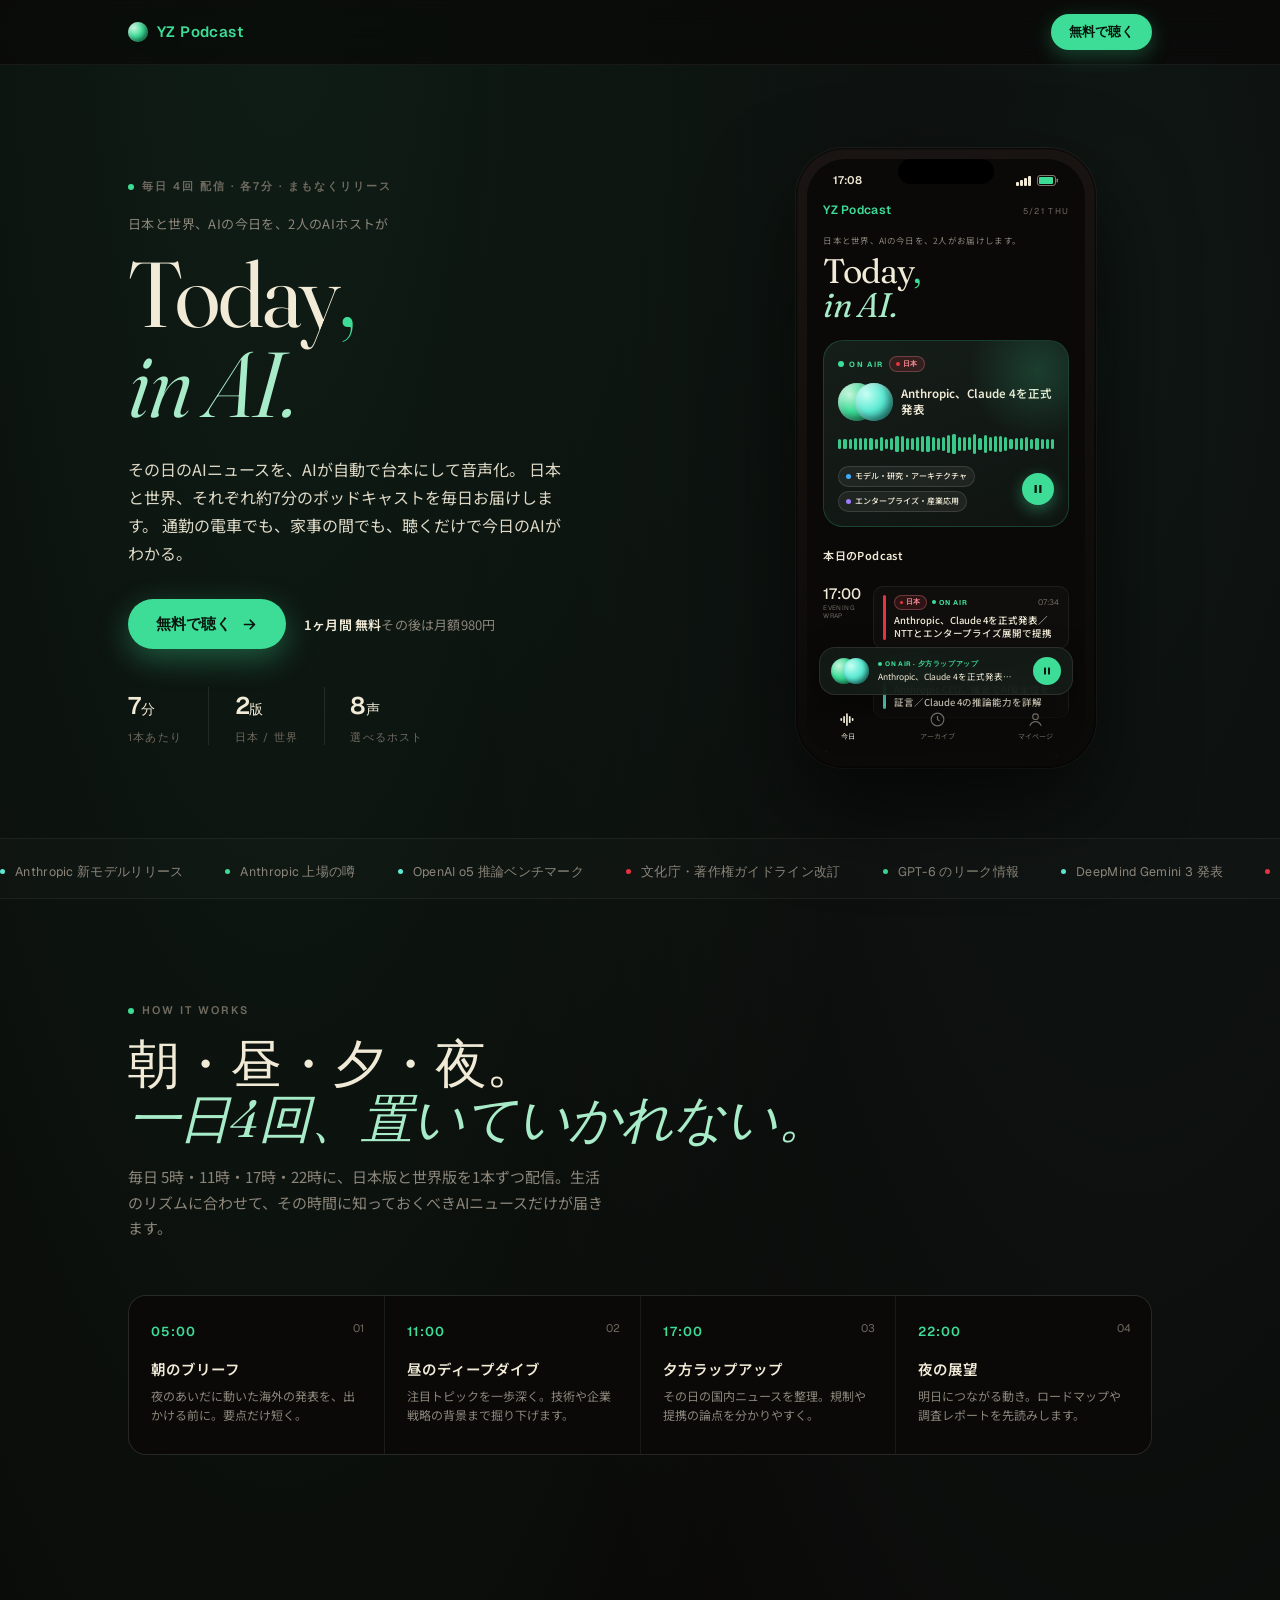
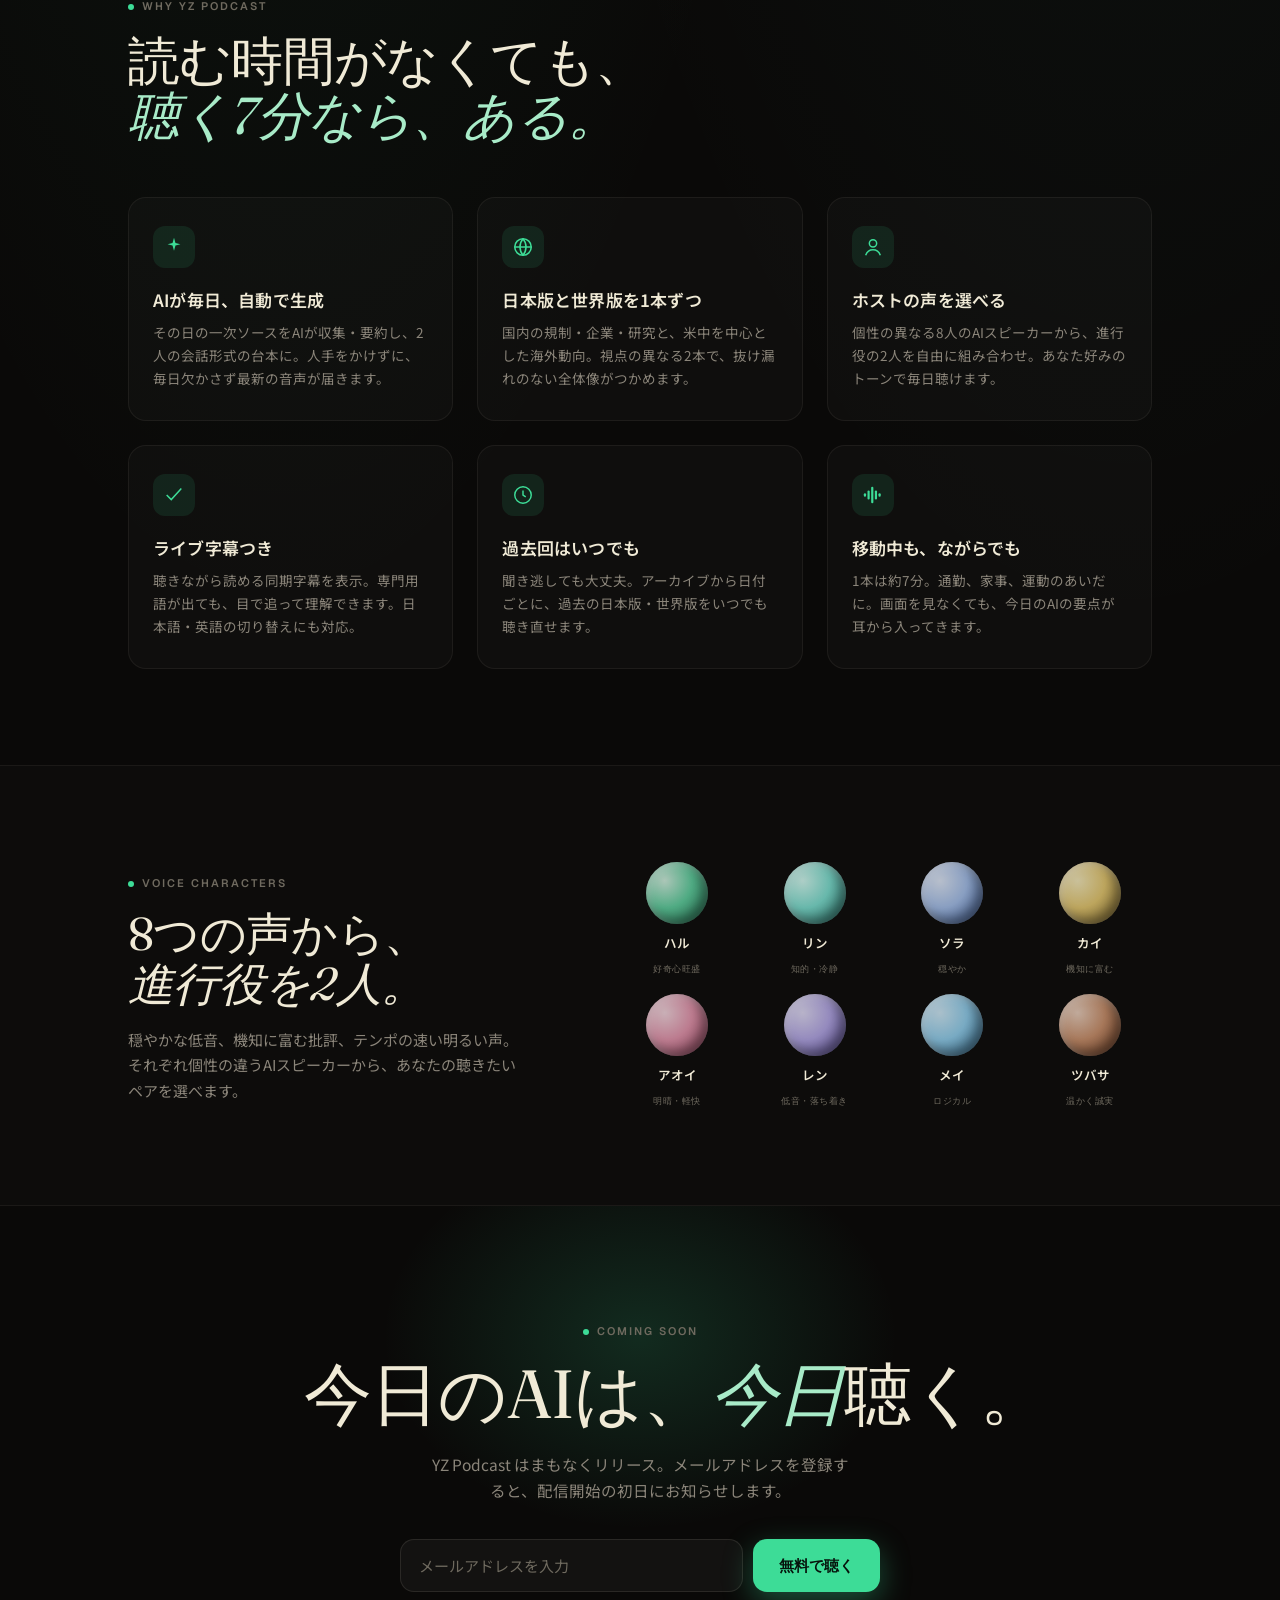
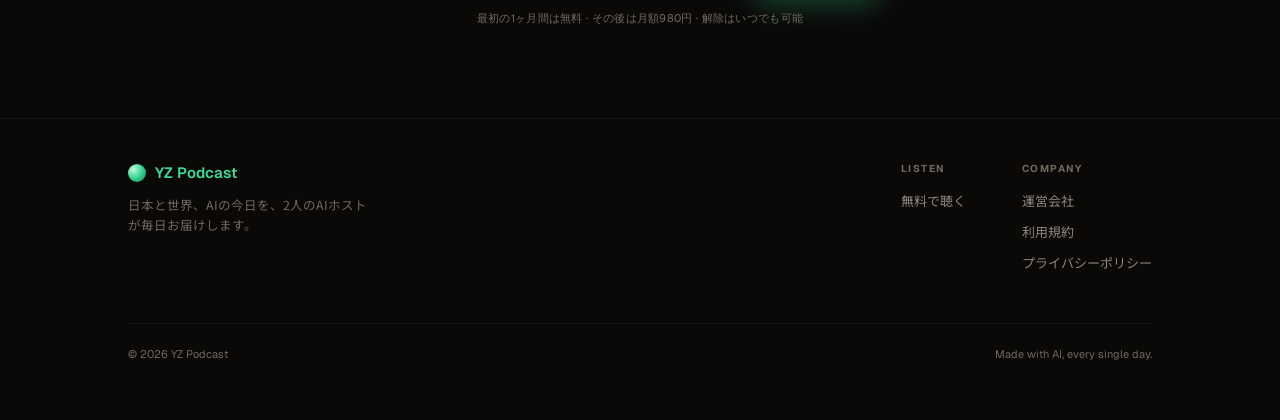
==== commit 962a31a1: "Update hero phone mockup with Anthropic news examples Replace placeholder Japanese news items with A" ====
--- a/index.html
+++ b/index.html
@@ -1,10 +1,21 @@
 <!doctype html>
 <html lang="ja">
 <head>
+<!-- Google tag (gtag.js) -->
+<script async src="https://www.googletagmanager.com/gtag/js?id=AW-18240298925"></script>
+<script>
+  window.dataLayer = window.dataLayer || [];
+  function gtag(){dataLayer.push(arguments);}
+  gtag('js', new Date());
+
+  gtag('config', 'AW-18240298925');
+</script>
 <meta charset="utf-8" />
 <meta name="viewport" content="width=device-width, initial-scale=1" />
 <title>YZ Podcast — 日本と世界、AIの今日を</title>
 <meta name="description" content="AIが毎日生成する、AIニュースのポッドキャスト。日本版と世界版を1日2本、各7分。2人のAIホストがお届けします。まもなくリリース。" />
+<link rel="icon" type="image/svg+xml" href="favicon.svg" />
+<link rel="icon" type="image/png" href="favicon.png" />
 
 <link rel="preconnect" href="https://fonts.googleapis.com">
 <link rel="preconnect" href="https://fonts.gstatic.com" crossorigin>
@@ -88,13 +99,13 @@
                   <div class="ahc-orb haru"></div>
                   <div class="ahc-orb rin"></div>
                 </div>
-                <div class="ahc-title">文化庁・著作権ガイドライン改訂案</div>
+                <div class="ahc-title">Anthropic、Claude 4を正式発表</div>
               </div>
               <div class="ahc-wave" id="ahcwave"></div>
               <div class="ahc-foot">
                 <div class="ahc-chips">
-                  <span class="app-chip"><span class="cd" style="background:#9C7BFF"></span>AI規制・政策・地政学</span>
-                  <span class="app-chip"><span class="cd" style="background:#FF8FB1"></span>AI倫理・リスク</span>
+                  <span class="app-chip"><span class="cd" style="background:#3DAEFF"></span>モデル・研究・アーキテクチャ</span>
+                  <span class="app-chip"><span class="cd" style="background:#9C7BFF"></span>エンタープライズ・産業応用</span>
                 </div>
                 <div class="ahc-play">
                   <svg viewBox="0 0 24 24" width="14" height="14" fill="#0A1810"><rect x="6" y="5" width="4" height="14" rx="1"/><rect x="14" y="5" width="4" height="14" rx="1"/></svg>
@@ -119,7 +130,7 @@
                       <span style="font-family:var(--mono);font-size:7px;font-weight:700;letter-spacing:.8px;color:var(--accent);display:inline-flex;align-items:center;gap:3px;"><span class="onair" style="width:4px;height:4px;"></span>ON AIR</span>
                       <span class="edur">07:34</span>
                     </div>
-                    <div class="etitle">文化庁・著作権ガイドライン改訂案／PFN×トヨタ提携拡大</div>
+                    <div class="etitle">Anthropic、Claude 4を正式発表／NTTとエンタープライズ展開で提携</div>
                   </div>
                 </div>
                 <div class="app-ep">
@@ -129,7 +140,7 @@
                       <span class="ereg world"><span class="d"></span>WORLD</span>
                       <span class="edur" style="margin-left:auto;">IN 13 MIN</span>
                     </div>
-                    <div class="etitle">中国の生成AI規制が再強化／Cursor IPO噂の真相</div>
+                    <div class="etitle">Anthropic CEO、議会でAI安全性を証言／Claude 4の推論能力を詳解</div>
                   </div>
                 </div>
               </div>
@@ -148,7 +159,7 @@
                       <span class="ereg jp"><span class="d"></span>日本</span>
                       <span class="edur">07:24</span>
                     </div>
-                    <div class="etitle">LINEヤフー生成AI戦略／メルカリのエージェント導入</div>
+                    <div class="etitle">AnthropicのMCP標準化が加速／Claude Codeが国内企業に相次ぎ採用</div>
                   </div>
                 </div>
               </div>
@@ -160,7 +171,7 @@
             <div class="mo-wrap"><div class="mo a"></div><div class="mo b"></div></div>
             <div class="mt">
               <div class="a"><span class="onair" style="width:4px;height:4px;"></span>ON AIR · 夕方ラップアップ</div>
-              <div class="b">文化庁・著作権ガイドライン改訂案…</div>
+              <div class="b">Anthropic、Claude 4を正式発表…</div>
             </div>
             <div class="mp">
               <svg viewBox="0 0 24 24" width="12" height="12" fill="#0A1810"><rect x="6" y="5" width="4" height="14" rx="1"/><rect x="14" y="5" width="4" height="14" rx="1"/></svg>
